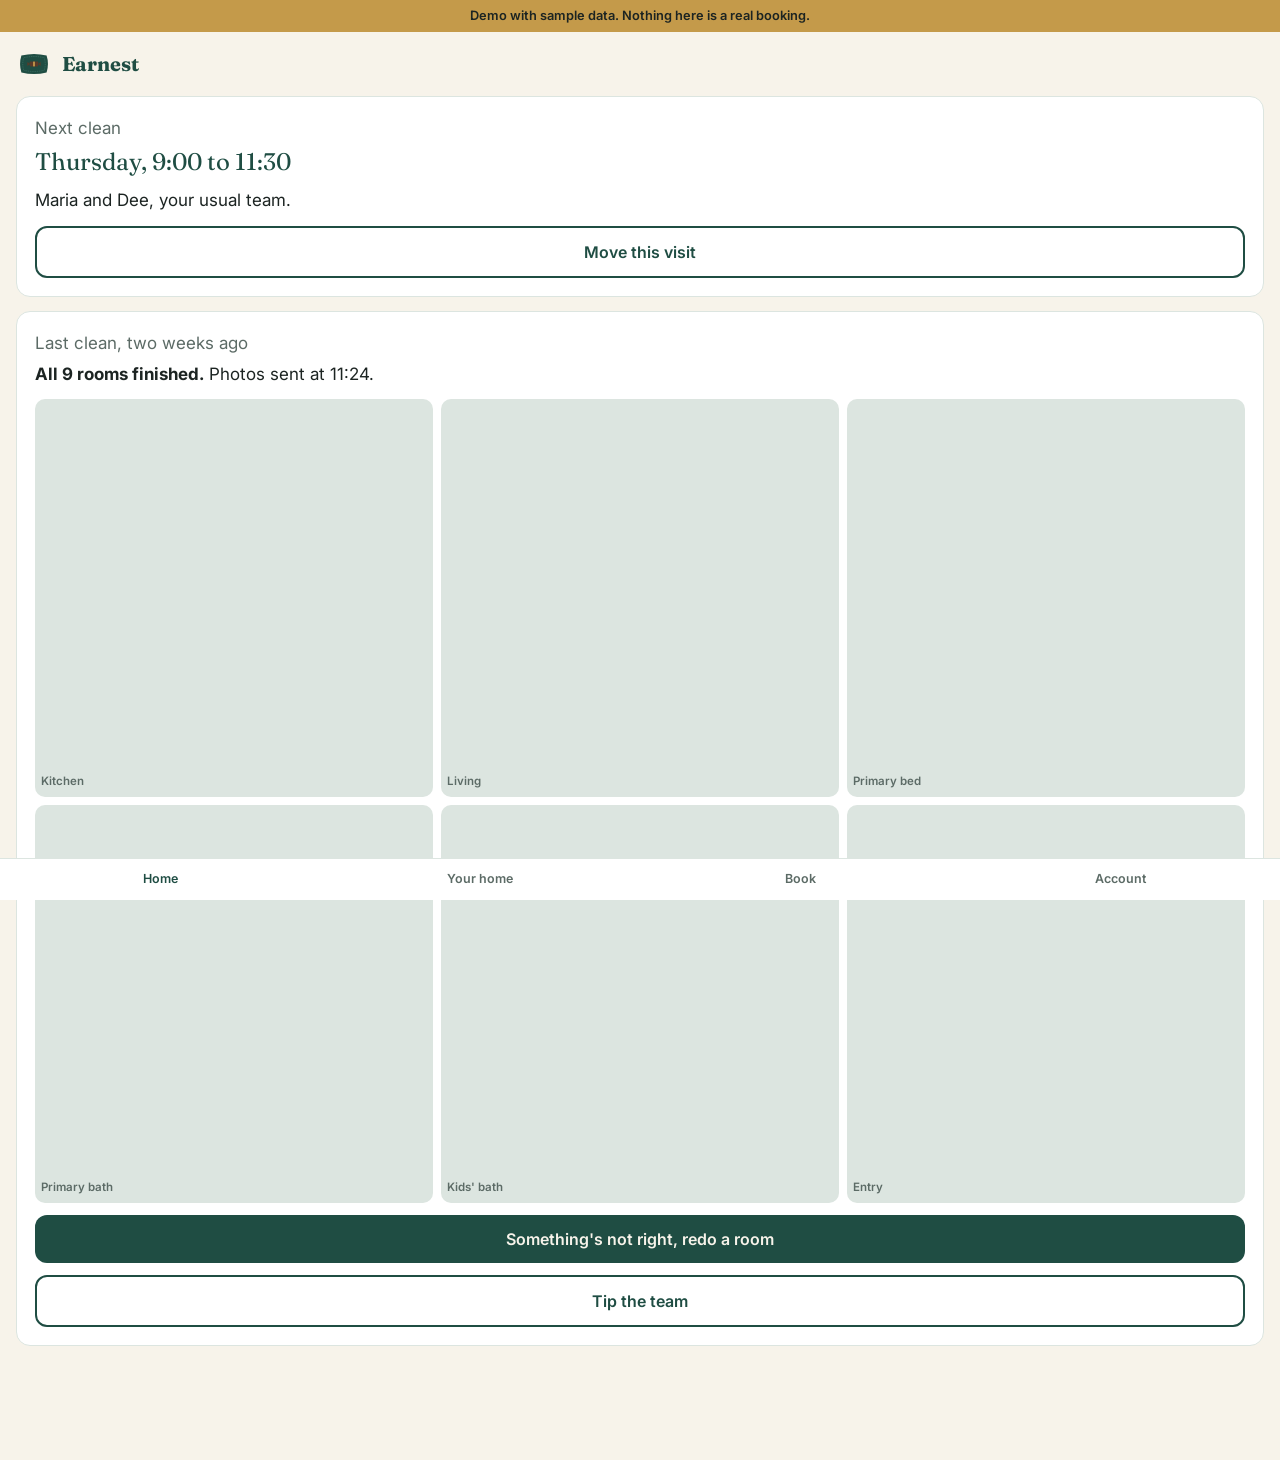
==== app/index.html @ 61ec32db "Brand v1: logo concepts, brand board, site rebuilt on the brand, client app demo (24 Oct) Co-Authore" ====
<!doctype html>
<html lang="en">
<head>
<meta charset="utf-8">
<meta name="viewport" content="width=device-width, initial-scale=1, viewport-fit=cover">
<title>Earnest App Demo</title>
<meta name="description" content="Prototype of the Earnest Cleaning Co client app: your home's little things, your schedule, photos of every finished room.">
<meta name="theme-color" content="#1F4D43">
<link rel="manifest" href="manifest.json">
<link rel="icon" href="../assets/mark-a-turndown.svg" type="image/svg+xml">
<link rel="apple-touch-icon" href="../assets/mark-a-turndown.svg">
<link rel="stylesheet" href="../assets/earnest.css">
<style>
body{padding-bottom:84px}
.demo{background:var(--brass);color:#1C2422;text-align:center;font-size:.8rem;font-weight:600;padding:6px 16px}
.bar{display:flex;align-items:center;gap:10px;padding:14px 16px}
.bar img{width:36px;height:36px}.bar b{font-family:Fraunces,Georgia,serif;font-size:1.25rem;color:var(--green)}
.screen{display:none;padding:0 16px 16px}.screen.on{display:block}
.card{margin-bottom:14px}
.big{font-family:Fraunces,Georgia,serif;font-size:1.5rem;color:var(--green);margin:0}
.photos{display:grid;grid-template-columns:repeat(3,1fr);gap:8px;margin-top:10px}
.ph{aspect-ratio:1;border-radius:10px;background:var(--mist);display:flex;align-items:flex-end;padding:6px;font-size:.72rem;font-weight:600;color:var(--muted)}
.row{display:flex;justify-content:space-between;align-items:center;gap:12px;padding:12px 0;border-bottom:1px solid var(--mist)}
.row:last-child{border-bottom:0}.row small{display:block;color:var(--muted);font-size:.85rem}
.sw{position:relative;width:50px;height:30px;flex:none}.sw input{opacity:0;width:0;height:0}
.sw span{position:absolute;inset:0;background:var(--mist);border-radius:30px;transition:.2s}
.sw span:before{content:"";position:absolute;width:24px;height:24px;left:3px;top:3px;background:#fff;border-radius:50%;transition:.2s}
.sw input:checked+span{background:var(--green)}.sw input:checked+span:before{transform:translateX(20px)}
textarea,input[type=text],select{width:100%;font:inherit;padding:10px 12px;border:1px solid var(--mist);border-radius:10px;background:var(--bg);color:var(--ink)}
label.f{display:block;font-weight:600;margin:12px 0 6px}
.btn{display:block;width:100%;text-align:center;background:var(--green);color:var(--bg);border:0;border-radius:12px;padding:14px;font:600 1rem Inter,sans-serif;margin-top:12px;cursor:pointer}
.btn.alt{background:transparent;color:var(--green);border:2px solid var(--green)}
nav.tabs{position:fixed;left:0;right:0;bottom:0;display:flex;background:var(--card);border-top:1px solid var(--mist);padding-bottom:env(safe-area-inset-bottom)}
nav.tabs button{flex:1;background:none;border:0;padding:12px 4px 14px;font:600 .78rem Inter,sans-serif;color:var(--muted);cursor:pointer}
nav.tabs button.on{color:var(--green)}
.pill{display:inline-block;background:var(--mist);border-radius:20px;padding:3px 10px;font-size:.8rem;font-weight:600;margin:2px 4px 2px 0}
.toast{position:fixed;left:16px;right:16px;bottom:96px;background:var(--green);color:var(--bg);padding:12px 16px;border-radius:12px;font-weight:600;display:none}
</style>
</head>
<body>
<div class="demo">Demo with sample data. Nothing here is a real booking.</div>
<div class="bar"><img src="../assets/mark-a-turndown.svg" alt=""><b>Earnest</b></div>

<main>
<div class="screen on" id="s-home">
  <div class="card">
    <p class="muted" style="margin:0">Next clean</p>
    <p class="big">Thursday, 9:00 to 11:30</p>
    <p style="margin:6px 0 0">Maria and Dee, your usual team.</p>
    <button class="btn alt" onclick="toast('In the real app this opens two new times to pick from.')">Move this visit</button>
  </div>
  <div class="card">
    <p class="muted" style="margin:0">Last clean, two weeks ago</p>
    <p style="margin:4px 0 0"><strong>All 9 rooms finished.</strong> Photos sent at 11:24.</p>
    <div class="photos">
      <div class="ph">Kitchen</div><div class="ph">Living</div><div class="ph">Primary bed</div>
      <div class="ph">Primary bath</div><div class="ph">Kids' bath</div><div class="ph">Entry</div>
    </div>
    <button class="btn" onclick="toast('Redo requested. Someone texts you within the hour to set a time inside 24 hours.')">Something's not right, redo a room</button>
    <button class="btn alt" onclick="toast('Tip sent to Maria and Dee, split evenly.')">Tip the team</button>
  </div>
</div>

<div class="screen" id="s-mine">
  <h2>Your home</h2>
  <p class="muted">Your cleaners see this on every visit.</p>
  <div class="card" id="finish"></div>
  <div class="card">
    <label class="f" for="pets">Pets</label><input type="text" id="pets" value="Biscuit, golden retriever, friendly, stays in the yard">
    <label class="f" for="allergy">Allergies</label><input type="text" id="allergy" value="Tree nuts in the house">
    <label class="f" for="dont">Please don't touch</label><textarea id="dont" rows="2">Paperwork on the office desk. The piano.</textarea>
    <label class="f" for="bdays">Birthdays we can remember</label><input type="text" id="bdays" value="Sam, 14 March. Lily, 2 June.">
    <label class="f" for="entry">How we get in</label>
    <select id="entry"><option>Smart lock code, set for the cleaning window</option><option>Earnest lockbox</option><option>Someone is home</option></select>
    <button class="btn" onclick="save()">Save</button>
  </div>
</div>

<div class="screen" id="s-book">
  <h2>Quote or add a clean</h2>
  <p class="muted">Send three or four photos and get a firm price inside the hour.</p>
  <div class="card">
    <label class="f" for="what">What do you need</label>
    <select id="what"><option>A deep clean before the holidays</option><option>A move out clean</option><option>An extra regular clean this month</option><option>A gift clean for someone else</option></select>
    <label class="f" for="when">When</label><input type="text" id="when" placeholder="Any weekday the week of the 16th">
    <button class="btn alt" onclick="toast('In the real app this opens your camera.')">Add photos</button>
    <button class="btn" onclick="toast('Sent. A firm price comes back by text inside the hour.')">Get my price</button>
  </div>
</div>

<div class="screen" id="s-acct">
  <h2>Account</h2>
  <div class="card">
    <div class="row"><div>Every two weeks, Thursdays<small>3 bed, 2 bath</small></div><b>$175</b></div>
    <div class="row"><div>Card on file<small>Charged after each clean</small></div><span class="pill">Visa 4242</span></div>
    <div class="row"><div>Skip a visit<small>Free with 48 hours' notice</small></div><button class="pill" style="border:0;cursor:pointer" onclick="toast('Skipped. Your next clean is in four weeks.')">Skip next</button></div>
  </div>
  <div class="card">
    <h3>Give a clean, get a clean</h3>
    <p class="muted">When a friend books and finishes their second clean, you both get $25 off.</p>
    <button class="btn" onclick="toast('Your link is copied.')">Share my link</button>
  </div>
</div>
</main>

<div class="toast" id="toast"></div>
<nav class="tabs">
  <button class="on" data-s="s-home">Home</button>
  <button data-s="s-mine">Your home</button>
  <button data-s="s-book">Book</button>
  <button data-s="s-acct">Account</button>
</nav>

<script>
const FINISH=[["fold","Hotel fold on towels and toilet paper",true],["beds","Beds made, pillows squared",true],["choc","A chocolate on the bed",false],["shoes","Shoes paired, remotes squared",true],["light","Entry light on if you're home after dark",true],["scent","A light scent",false],["card","A card on your birthday",true]];
let prefs={};try{prefs=JSON.parse(localStorage.getItem('earnest-prefs')||'{}')}catch(e){}
const f=document.getElementById('finish');
f.innerHTML='<h3>The little things</h3>'+FINISH.map(([k,t,d])=>{const on=k in prefs?prefs[k]:d;return `<div class="row"><div>${t}${k==='choc'?'<small>Off while anyone in the house has a nut allergy</small>':''}</div><label class="sw"><input type="checkbox" data-k="${k}" ${on?'checked':''}><span></span></label></div>`}).join('');
f.addEventListener('change',e=>{const k=e.target.dataset.k;if(!k)return;prefs[k]=e.target.checked;try{localStorage.setItem('earnest-prefs',JSON.stringify(prefs))}catch(_){};toast('Saved. Your team will see this on the next visit.')});
document.querySelectorAll('nav.tabs button').forEach(b=>b.onclick=()=>{document.querySelectorAll('nav.tabs button').forEach(x=>x.classList.toggle('on',x===b));document.querySelectorAll('.screen').forEach(s=>s.classList.toggle('on',s.id===b.dataset.s));window.scrollTo(0,0)});
function toast(m){const t=document.getElementById('toast');t.textContent=m;t.style.display='block';clearTimeout(t._h);t._h=setTimeout(()=>t.style.display='none',2600)}
function save(){toast('Saved. Your team will see this on the next visit.')}
</script>
</body>
</html>
---- assets/earnest.css ----
@import url('https://fonts.googleapis.com/css2?family=Fraunces:opsz,wght@9..144,500;9..144,600&family=Inter:wght@400;600&display=swap');
:root{--green:#1F4D43;--green2:#2B6A5C;--linen:#F7F3EA;--brown:#5B3A29;--brass:#C49A4A;--ink:#1C2422;--mist:#DCE5E0;--muted:#5C6B66;--card:#FFFFFF;--bg:var(--linen)}
@media (prefers-color-scheme: dark){:root:not([data-theme="light"]){--bg:#121816;--ink:#EEF1EF;--muted:#A9B6B1;--card:#1A2220;--mist:#26302D;--green:#7FC0AE;--green2:#9AD3C3}}
:root[data-theme="dark"]{--bg:#121816;--ink:#EEF1EF;--muted:#A9B6B1;--card:#1A2220;--mist:#26302D;--green:#7FC0AE;--green2:#9AD3C3}
*{box-sizing:border-box}html{-webkit-text-size-adjust:100%}
body{margin:0;background:var(--bg);color:var(--ink);font:17px/1.6 Inter,-apple-system,Segoe UI,Helvetica,Arial,sans-serif}
h1,h2,h3{font-family:Fraunces,Georgia,serif;font-weight:600;line-height:1.15;color:var(--green);margin:0 0 12px}
h1{font-size:clamp(2rem,6vw,3.1rem)}h2{font-size:1.6rem;margin-top:8px}h3{font-size:1.15rem}
a{color:var(--green)}p{margin:0 0 14px}.muted{color:var(--muted)}
.wrap{max-width:960px;margin:0 auto;padding:0 16px}
header.top{display:flex;align-items:center;justify-content:space-between;gap:12px;padding:16px 0}
header.top img{height:44px;width:auto}
header.top nav a{margin-left:16px;text-decoration:none;font-weight:600;font-size:.95rem}
section{padding:40px 0;border-top:1px solid var(--mist)}section:first-of-type{border-top:0}
.cta{display:inline-block;background:var(--green);color:var(--bg);text-decoration:none;font-weight:600;padding:14px 22px;border-radius:12px;margin:6px 8px 6px 0}
.cta.alt{background:transparent;color:var(--green);border:2px solid var(--green)}
.grid{display:grid;gap:16px;grid-template-columns:repeat(auto-fit,minmax(220px,1fr))}
.card{background:var(--card);border:1px solid var(--mist);border-radius:14px;padding:18px}
table{width:100%;border-collapse:collapse;background:var(--card);border:1px solid var(--mist);border-radius:14px;overflow:hidden}
td,th{padding:12px 14px;text-align:left;border-bottom:1px solid var(--mist)}th{color:var(--muted);font-weight:600;font-size:.9rem}tr:last-child td{border-bottom:0}
.rule{height:2px;width:56px;background:var(--brass);margin:0 0 16px}
.note{background:var(--card);border-left:4px solid var(--brass);border-radius:10px;padding:16px 18px}
ol.finish{padding-left:20px}ol.finish li{margin-bottom:6px}
footer{padding:32px 0 48px;color:var(--muted);font-size:.9rem;border-top:1px solid var(--mist)}
@media (max-width:640px){header.top nav{display:none}}
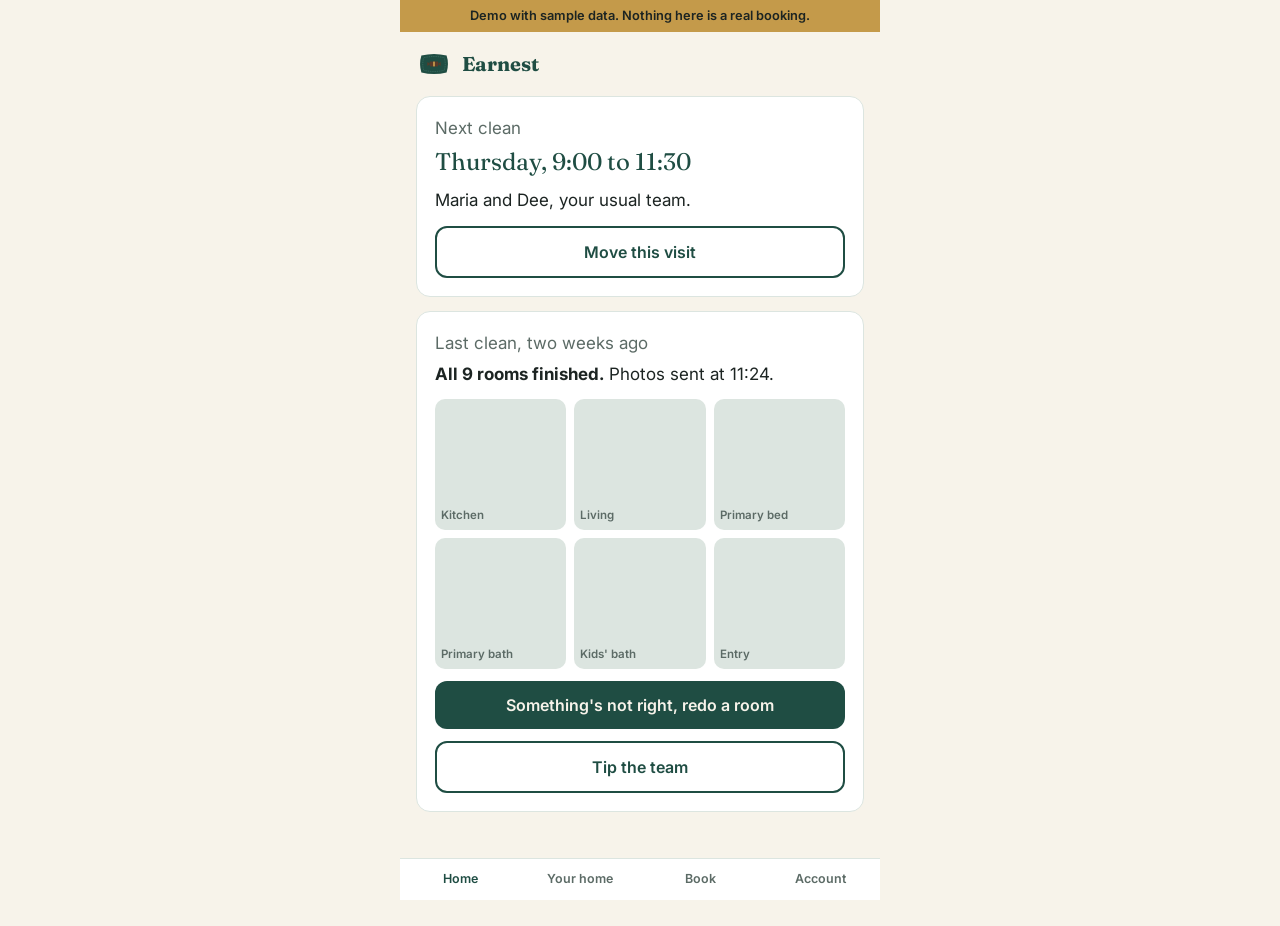
==== commit a5b5331c: "Light lockup: linen pillow; app capped at phone width Co-Authored-By: Claude Opus 5.5 <noreply@anthr" ====
--- a/app/index.html
+++ b/app/index.html
@@ -11,7 +11,8 @@
 <link rel="apple-touch-icon" href="../assets/mark-a-turndown.svg">
 <link rel="stylesheet" href="../assets/earnest.css">
 <style>
-body{padding-bottom:84px}
+body{padding-bottom:84px;max-width:480px;margin:0 auto}
+nav.tabs{max-width:480px;margin:0 auto}
 .demo{background:var(--brass);color:#1C2422;text-align:center;font-size:.8rem;font-weight:600;padding:6px 16px}
 .bar{display:flex;align-items:center;gap:10px;padding:14px 16px}
 .bar img{width:36px;height:36px}.bar b{font-family:Fraunces,Georgia,serif;font-size:1.25rem;color:var(--green)}
--- a/assets/earnest.css
+++ b/assets/earnest.css
@@ -9,7 +9,7 @@
 a{color:var(--green)}p{margin:0 0 14px}.muted{color:var(--muted)}
 .wrap{max-width:960px;margin:0 auto;padding:0 16px}
 header.top{display:flex;align-items:center;justify-content:space-between;gap:12px;padding:16px 0}
-header.top img{height:44px;width:auto}
+header.top img{height:52px;width:auto;display:block}
 header.top nav a{margin-left:16px;text-decoration:none;font-weight:600;font-size:.95rem}
 section{padding:40px 0;border-top:1px solid var(--mist)}section:first-of-type{border-top:0}
 .cta{display:inline-block;background:var(--green);color:var(--bg);text-decoration:none;font-weight:600;padding:14px 22px;border-radius:12px;margin:6px 8px 6px 0}
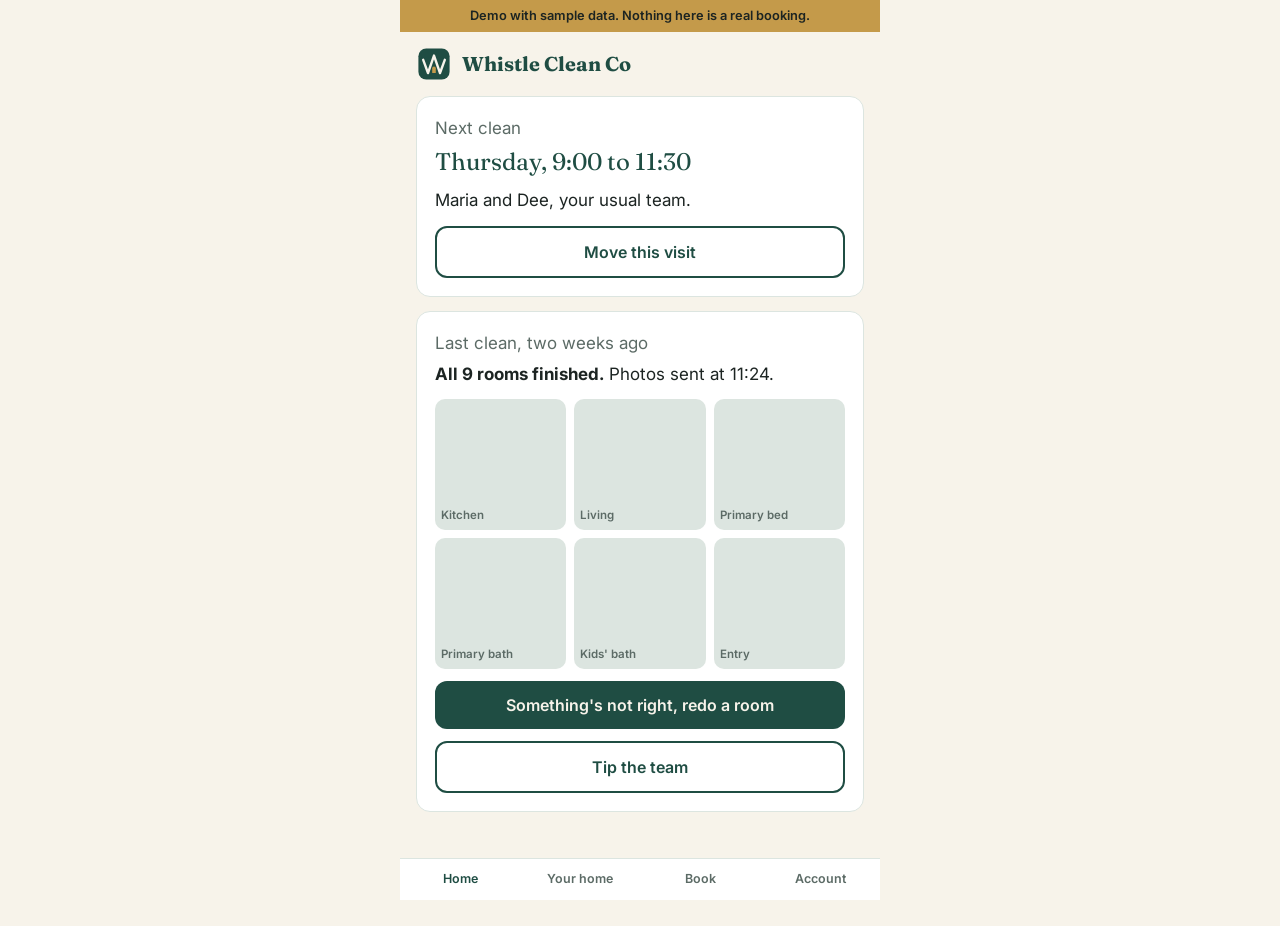
==== commit 6cd08bf3: "Rebrand to Whistle Clean Co: House W mark, seal, lockups, warm and plain copy, no hotel angle Co-Aut" ====
--- a/app/index.html
+++ b/app/index.html
@@ -3,13 +3,13 @@
 <head>
 <meta charset="utf-8">
 <meta name="viewport" content="width=device-width, initial-scale=1, viewport-fit=cover">
-<title>Earnest App Demo</title>
-<meta name="description" content="Prototype of the Earnest Cleaning Co client app: your home's little things, your schedule, photos of every finished room.">
+<title>Whistle Clean Co App</title>
+<meta name="description" content="Prototype of the Whistle Clean Co client app: your home profile, your schedule, photos of every finished room.">
 <meta name="theme-color" content="#1F4D43">
 <link rel="manifest" href="manifest.json">
-<link rel="icon" href="../assets/mark-a-turndown.svg" type="image/svg+xml">
-<link rel="apple-touch-icon" href="../assets/mark-a-turndown.svg">
-<link rel="stylesheet" href="../assets/earnest.css">
+<link rel="icon" href="../assets/mark.svg" type="image/svg+xml">
+<link rel="apple-touch-icon" href="../assets/mark.svg">
+<link rel="stylesheet" href="../assets/site.css">
 <style>
 body{padding-bottom:84px;max-width:480px;margin:0 auto}
 nav.tabs{max-width:480px;margin:0 auto}
@@ -40,7 +40,7 @@
 </head>
 <body>
 <div class="demo">Demo with sample data. Nothing here is a real booking.</div>
-<div class="bar"><img src="../assets/mark-a-turndown.svg" alt=""><b>Earnest</b></div>
+<div class="bar"><img src="../assets/mark.svg" alt=""><b>Whistle Clean Co</b></div>
 
 <main>
 <div class="screen on" id="s-home">
@@ -72,7 +72,7 @@
     <label class="f" for="dont">Please don't touch</label><textarea id="dont" rows="2">Paperwork on the office desk. The piano.</textarea>
     <label class="f" for="bdays">Birthdays we can remember</label><input type="text" id="bdays" value="Sam, 14 March. Lily, 2 June.">
     <label class="f" for="entry">How we get in</label>
-    <select id="entry"><option>Smart lock code, set for the cleaning window</option><option>Earnest lockbox</option><option>Someone is home</option></select>
+    <select id="entry"><option>Smart lock code, set for the cleaning window</option><option>Our lockbox</option><option>Someone is home</option></select>
     <button class="btn" onclick="save()">Save</button>
   </div>
 </div>
@@ -113,11 +113,11 @@
 </nav>
 
 <script>
-const FINISH=[["fold","Hotel fold on towels and toilet paper",true],["beds","Beds made, pillows squared",true],["choc","A chocolate on the bed",false],["shoes","Shoes paired, remotes squared",true],["light","Entry light on if you're home after dark",true],["scent","A light scent",false],["card","A card on your birthday",true]];
-let prefs={};try{prefs=JSON.parse(localStorage.getItem('earnest-prefs')||'{}')}catch(e){}
+const FINISH=[["towels","Towels folded and hung square",true],["beds","Beds made, pillows squared",true],["shoes","Shoes paired, remotes squared",true],["light","Entry light on if you're home after dark",true],["scent","A light scent",false],["card","A card on your birthday",true]];
+let prefs={};try{prefs=JSON.parse(localStorage.getItem('whistle-prefs')||'{}')}catch(e){}
 const f=document.getElementById('finish');
-f.innerHTML='<h3>The little things</h3>'+FINISH.map(([k,t,d])=>{const on=k in prefs?prefs[k]:d;return `<div class="row"><div>${t}${k==='choc'?'<small>Off while anyone in the house has a nut allergy</small>':''}</div><label class="sw"><input type="checkbox" data-k="${k}" ${on?'checked':''}><span></span></label></div>`}).join('');
-f.addEventListener('change',e=>{const k=e.target.dataset.k;if(!k)return;prefs[k]=e.target.checked;try{localStorage.setItem('earnest-prefs',JSON.stringify(prefs))}catch(_){};toast('Saved. Your team will see this on the next visit.')});
+f.innerHTML='<h3>How every clean ends</h3>'+FINISH.map(([k,t,d])=>{const on=k in prefs?prefs[k]:d;return `<div class="row"><div>${t}</div><label class="sw"><input type="checkbox" data-k="${k}" ${on?'checked':''}><span></span></label></div>`}).join('');
+f.addEventListener('change',e=>{const k=e.target.dataset.k;if(!k)return;prefs[k]=e.target.checked;try{localStorage.setItem('whistle-prefs',JSON.stringify(prefs))}catch(_){};toast('Saved. Your team will see this on the next visit.')});
 document.querySelectorAll('nav.tabs button').forEach(b=>b.onclick=()=>{document.querySelectorAll('nav.tabs button').forEach(x=>x.classList.toggle('on',x===b));document.querySelectorAll('.screen').forEach(s=>s.classList.toggle('on',s.id===b.dataset.s));window.scrollTo(0,0)});
 function toast(m){const t=document.getElementById('toast');t.textContent=m;t.style.display='block';clearTimeout(t._h);t._h=setTimeout(()=>t.style.display='none',2600)}
 function save(){toast('Saved. Your team will see this on the next visit.')}
--- a/assets/site.css
+++ b/assets/site.css
@@ -0,0 +1,25 @@
+@import url('https://fonts.googleapis.com/css2?family=Fraunces:opsz,wght@9..144,500;9..144,600&family=Inter:wght@400;600&display=swap');
+:root{--green:#1F4D43;--green2:#2B6A5C;--linen:#F7F3EA;--brown:#5B3A29;--brass:#C49A4A;--ink:#1C2422;--mist:#DCE5E0;--muted:#5C6B66;--card:#FFFFFF;--bg:var(--linen)}
+@media (prefers-color-scheme: dark){:root:not([data-theme="light"]){--bg:#121816;--ink:#EEF1EF;--muted:#A9B6B1;--card:#1A2220;--mist:#26302D;--green:#7FC0AE;--green2:#9AD3C3}}
+:root[data-theme="dark"]{--bg:#121816;--ink:#EEF1EF;--muted:#A9B6B1;--card:#1A2220;--mist:#26302D;--green:#7FC0AE;--green2:#9AD3C3}
+*{box-sizing:border-box}html{-webkit-text-size-adjust:100%}
+body{margin:0;background:var(--bg);color:var(--ink);font:17px/1.6 Inter,-apple-system,Segoe UI,Helvetica,Arial,sans-serif}
+h1,h2,h3{font-family:Fraunces,Georgia,serif;font-weight:600;line-height:1.15;color:var(--green);margin:0 0 12px}
+h1{font-size:clamp(2rem,6vw,3.1rem)}h2{font-size:1.6rem;margin-top:8px}h3{font-size:1.15rem}
+a{color:var(--green)}p{margin:0 0 14px}.muted{color:var(--muted)}
+.wrap{max-width:960px;margin:0 auto;padding:0 16px}
+header.top{display:flex;align-items:center;justify-content:space-between;gap:12px;padding:16px 0}
+header.top img{height:52px;width:auto;display:block}
+header.top nav a{margin-left:16px;text-decoration:none;font-weight:600;font-size:.95rem}
+section{padding:40px 0;border-top:1px solid var(--mist)}section:first-of-type{border-top:0}
+.cta{display:inline-block;background:var(--green);color:var(--bg);text-decoration:none;font-weight:600;padding:14px 22px;border-radius:12px;margin:6px 8px 6px 0}
+.cta.alt{background:transparent;color:var(--green);border:2px solid var(--green)}
+.grid{display:grid;gap:16px;grid-template-columns:repeat(auto-fit,minmax(220px,1fr))}
+.card{background:var(--card);border:1px solid var(--mist);border-radius:14px;padding:18px}
+table{width:100%;border-collapse:collapse;background:var(--card);border:1px solid var(--mist);border-radius:14px;overflow:hidden}
+td,th{padding:12px 14px;text-align:left;border-bottom:1px solid var(--mist)}th{color:var(--muted);font-weight:600;font-size:.9rem}tr:last-child td{border-bottom:0}
+.rule{height:2px;width:56px;background:var(--brass);margin:0 0 16px}
+.note{background:var(--card);border-left:4px solid var(--brass);border-radius:10px;padding:16px 18px}
+ol.finish{padding-left:20px}ol.finish li{margin-bottom:6px}
+footer{padding:32px 0 48px;color:var(--muted);font-size:.9rem;border-top:1px solid var(--mist)}
+@media (max-width:640px){header.top nav{display:none}}
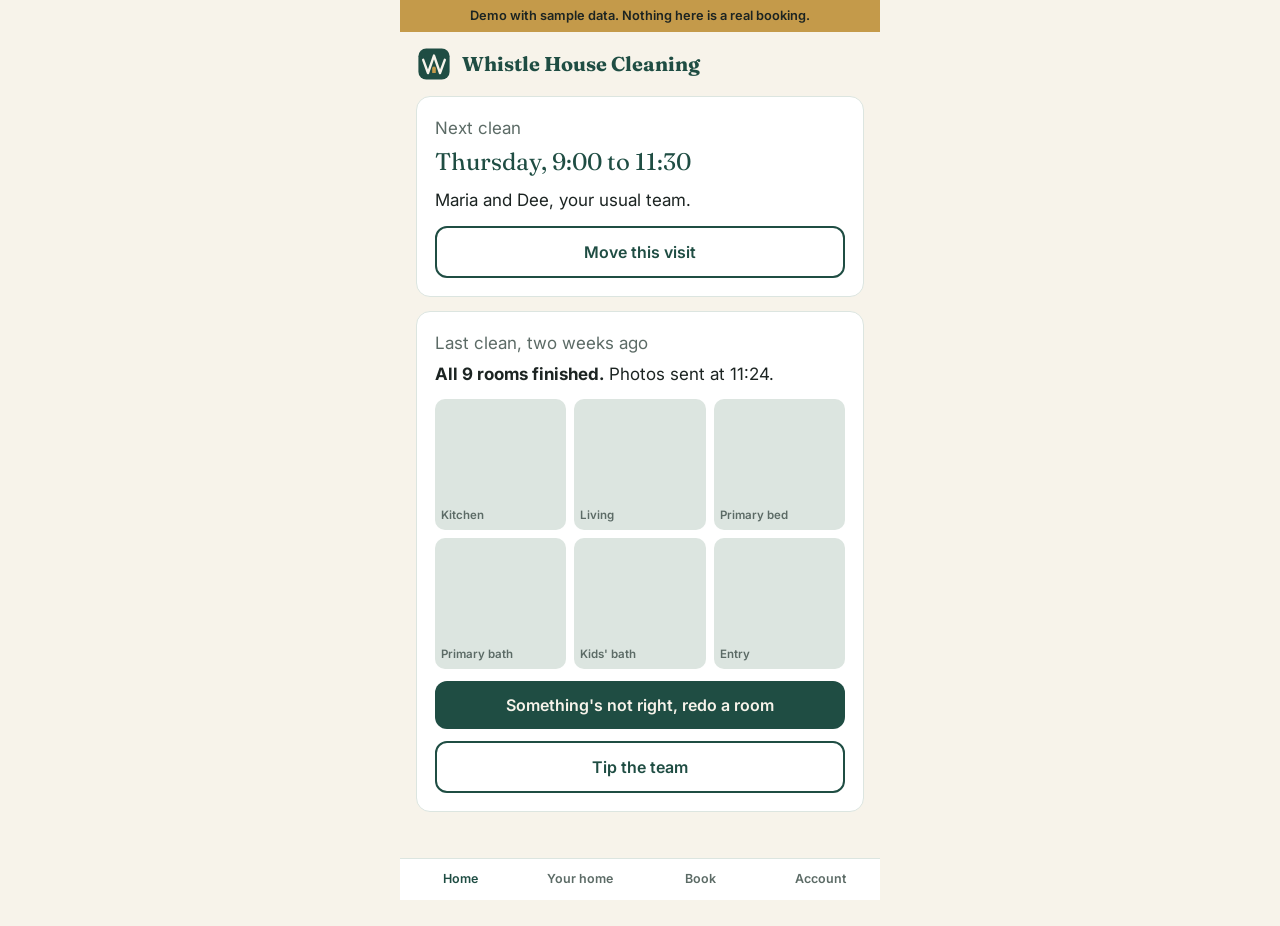
==== commit cd62e48d: "Rename to Whistle House Cleaning so the name says the service Co-Authored-By: Claude Opus 5.5 <norep" ====
--- a/app/index.html
+++ b/app/index.html
@@ -3,8 +3,8 @@
 <head>
 <meta charset="utf-8">
 <meta name="viewport" content="width=device-width, initial-scale=1, viewport-fit=cover">
-<title>Whistle Clean Co App</title>
-<meta name="description" content="Prototype of the Whistle Clean Co client app: your home profile, your schedule, photos of every finished room.">
+<title>Whistle House Cleaning App</title>
+<meta name="description" content="Prototype of the Whistle House Cleaning client app: your home profile, your schedule, photos of every finished room.">
 <meta name="theme-color" content="#1F4D43">
 <link rel="manifest" href="manifest.json">
 <link rel="icon" href="../assets/mark.svg" type="image/svg+xml">
@@ -40,7 +40,7 @@
 </head>
 <body>
 <div class="demo">Demo with sample data. Nothing here is a real booking.</div>
-<div class="bar"><img src="../assets/mark.svg" alt=""><b>Whistle Clean Co</b></div>
+<div class="bar"><img src="../assets/mark.svg" alt=""><b>Whistle House Cleaning</b></div>
 
 <main>
 <div class="screen on" id="s-home">
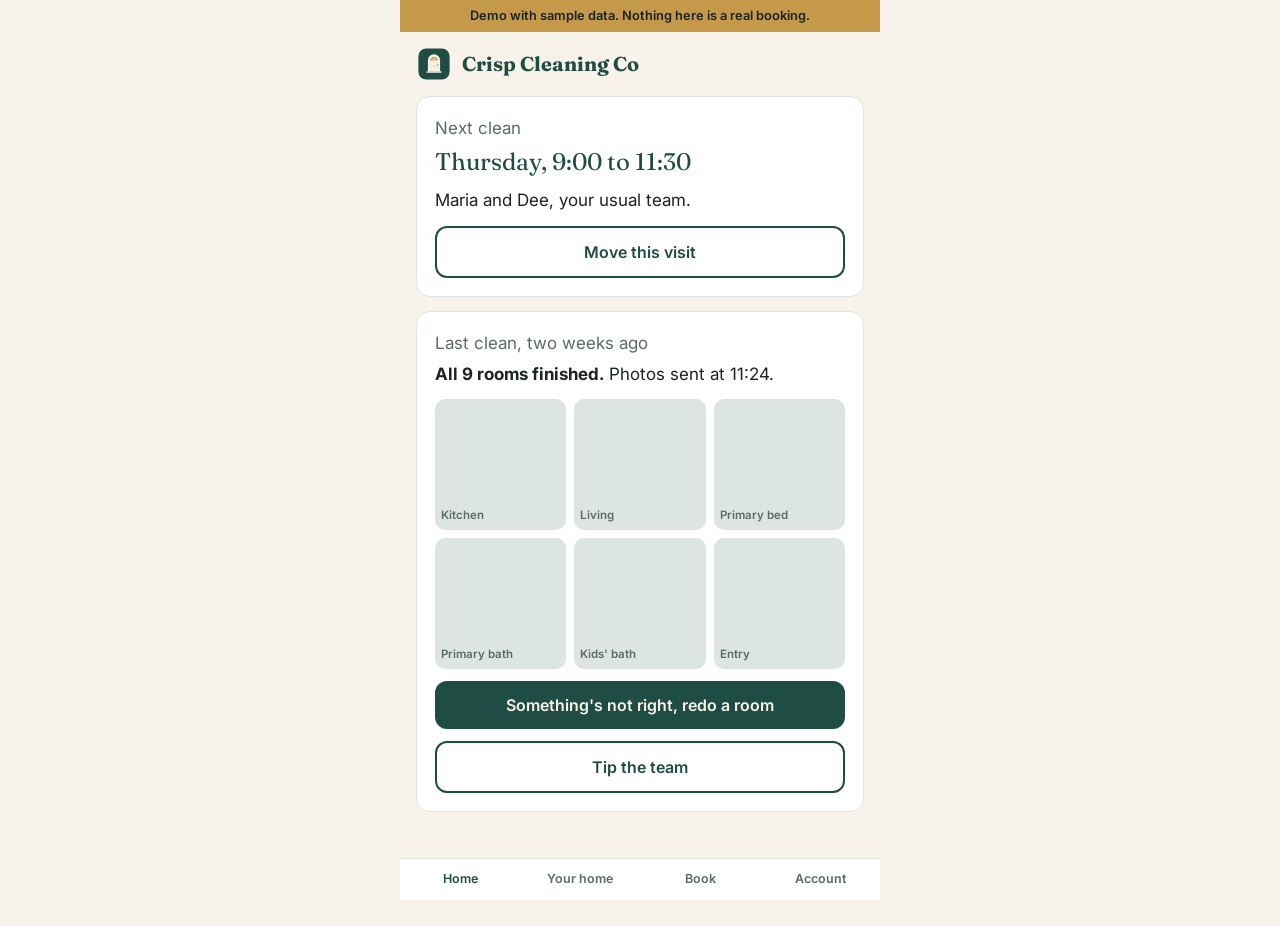
==== commit ed433d1b: "Rename to Crisp Cleaning Co: Front Door mark, line Crisp. Every other week., brand v3 Co-Authored-By" ====
--- a/app/index.html
+++ b/app/index.html
@@ -3,8 +3,8 @@
 <head>
 <meta charset="utf-8">
 <meta name="viewport" content="width=device-width, initial-scale=1, viewport-fit=cover">
-<title>Whistle House Cleaning App</title>
-<meta name="description" content="Prototype of the Whistle House Cleaning client app: your home profile, your schedule, photos of every finished room.">
+<title>Crisp Cleaning Co App</title>
+<meta name="description" content="Prototype of the Crisp Cleaning Co client app: your home profile, your schedule, photos of every finished room.">
 <meta name="theme-color" content="#1F4D43">
 <link rel="manifest" href="manifest.json">
 <link rel="icon" href="../assets/mark.svg" type="image/svg+xml">
@@ -40,7 +40,7 @@
 </head>
 <body>
 <div class="demo">Demo with sample data. Nothing here is a real booking.</div>
-<div class="bar"><img src="../assets/mark.svg" alt=""><b>Whistle House Cleaning</b></div>
+<div class="bar"><img src="../assets/mark.svg" alt=""><b>Crisp Cleaning Co</b></div>
 
 <main>
 <div class="screen on" id="s-home">
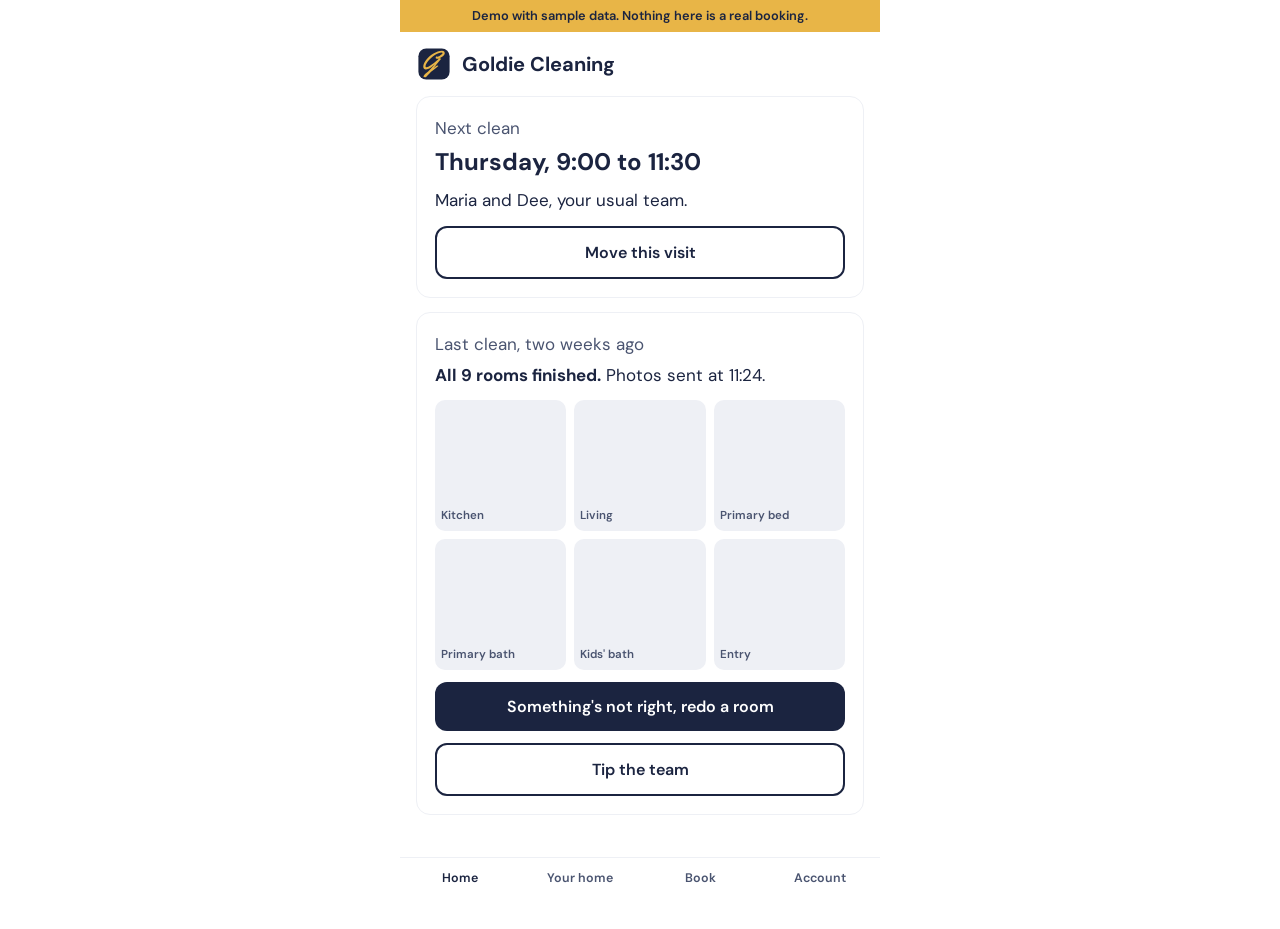
==== commit 55e745b4: "Goldie Cleaning rebrand: logo, palette, type and copy (29 Oct) Co-Authored-By: Claude Opus 5.5 <nore" ====
--- a/app/index.html
+++ b/app/index.html
@@ -3,9 +3,9 @@
 <head>
 <meta charset="utf-8">
 <meta name="viewport" content="width=device-width, initial-scale=1, viewport-fit=cover">
-<title>Crisp Cleaning Co App</title>
-<meta name="description" content="Prototype of the Crisp Cleaning Co client app: your home profile, your schedule, photos of every finished room.">
-<meta name="theme-color" content="#1F4D43">
+<title>Goldie Cleaning App</title>
+<meta name="description" content="Prototype of the Goldie Cleaning client app: your home profile, your schedule, photos of every finished room.">
+<meta name="theme-color" content="#1B2440">
 <link rel="manifest" href="manifest.json">
 <link rel="icon" href="../assets/mark.svg" type="image/svg+xml">
 <link rel="apple-touch-icon" href="../assets/mark.svg">
@@ -13,12 +13,12 @@
 <style>
 body{padding-bottom:84px;max-width:480px;margin:0 auto}
 nav.tabs{max-width:480px;margin:0 auto}
-.demo{background:var(--brass);color:#1C2422;text-align:center;font-size:.8rem;font-weight:600;padding:6px 16px}
+.demo{background:var(--gold);color:#1B2440;text-align:center;font-size:.8rem;font-weight:600;padding:6px 16px}
 .bar{display:flex;align-items:center;gap:10px;padding:14px 16px}
-.bar img{width:36px;height:36px}.bar b{font-family:Fraunces,Georgia,serif;font-size:1.25rem;color:var(--green)}
+.bar img{width:36px;height:36px}.bar b{font-weight:700;font-size:1.25rem;color:var(--brand)}
 .screen{display:none;padding:0 16px 16px}.screen.on{display:block}
 .card{margin-bottom:14px}
-.big{font-family:Fraunces,Georgia,serif;font-size:1.5rem;color:var(--green);margin:0}
+.big{font-weight:700;font-size:1.5rem;color:var(--brand);margin:0}
 .photos{display:grid;grid-template-columns:repeat(3,1fr);gap:8px;margin-top:10px}
 .ph{aspect-ratio:1;border-radius:10px;background:var(--mist);display:flex;align-items:flex-end;padding:6px;font-size:.72rem;font-weight:600;color:var(--muted)}
 .row{display:flex;justify-content:space-between;align-items:center;gap:12px;padding:12px 0;border-bottom:1px solid var(--mist)}
@@ -26,21 +26,21 @@
 .sw{position:relative;width:50px;height:30px;flex:none}.sw input{opacity:0;width:0;height:0}
 .sw span{position:absolute;inset:0;background:var(--mist);border-radius:30px;transition:.2s}
 .sw span:before{content:"";position:absolute;width:24px;height:24px;left:3px;top:3px;background:#fff;border-radius:50%;transition:.2s}
-.sw input:checked+span{background:var(--green)}.sw input:checked+span:before{transform:translateX(20px)}
+.sw input:checked+span{background:var(--brand)}.sw input:checked+span:before{transform:translateX(20px)}
 textarea,input[type=text],select{width:100%;font:inherit;padding:10px 12px;border:1px solid var(--mist);border-radius:10px;background:var(--bg);color:var(--ink)}
 label.f{display:block;font-weight:600;margin:12px 0 6px}
-.btn{display:block;width:100%;text-align:center;background:var(--green);color:var(--bg);border:0;border-radius:12px;padding:14px;font:600 1rem Inter,sans-serif;margin-top:12px;cursor:pointer}
-.btn.alt{background:transparent;color:var(--green);border:2px solid var(--green)}
+.btn{display:block;width:100%;text-align:center;background:var(--brand);color:var(--on-brand);border:0;border-radius:12px;padding:14px;font:600 1rem 'DM Sans',sans-serif;margin-top:12px;cursor:pointer}
+.btn.alt{background:transparent;color:var(--brand);border:2px solid var(--brand)}
 nav.tabs{position:fixed;left:0;right:0;bottom:0;display:flex;background:var(--card);border-top:1px solid var(--mist);padding-bottom:env(safe-area-inset-bottom)}
-nav.tabs button{flex:1;background:none;border:0;padding:12px 4px 14px;font:600 .78rem Inter,sans-serif;color:var(--muted);cursor:pointer}
-nav.tabs button.on{color:var(--green)}
+nav.tabs button{flex:1;background:none;border:0;padding:12px 4px 14px;font:600 .78rem 'DM Sans',sans-serif;color:var(--muted);cursor:pointer}
+nav.tabs button.on{color:var(--brand)}
 .pill{display:inline-block;background:var(--mist);border-radius:20px;padding:3px 10px;font-size:.8rem;font-weight:600;margin:2px 4px 2px 0}
-.toast{position:fixed;left:16px;right:16px;bottom:96px;background:var(--green);color:var(--bg);padding:12px 16px;border-radius:12px;font-weight:600;display:none}
+.toast{position:fixed;left:16px;right:16px;bottom:96px;background:var(--brand);color:var(--on-brand);padding:12px 16px;border-radius:12px;font-weight:600;display:none}
 </style>
 </head>
 <body>
 <div class="demo">Demo with sample data. Nothing here is a real booking.</div>
-<div class="bar"><img src="../assets/mark.svg" alt=""><b>Crisp Cleaning Co</b></div>
+<div class="bar"><img src="../assets/mark.svg" alt=""><b>Goldie Cleaning</b></div>
 
 <main>
 <div class="screen on" id="s-home">
--- a/assets/site.css
+++ b/assets/site.css
@@ -1,25 +1,25 @@
-@import url('https://fonts.googleapis.com/css2?family=Fraunces:opsz,wght@9..144,500;9..144,600&family=Inter:wght@400;600&display=swap');
-:root{--green:#1F4D43;--green2:#2B6A5C;--linen:#F7F3EA;--brown:#5B3A29;--brass:#C49A4A;--ink:#1C2422;--mist:#DCE5E0;--muted:#5C6B66;--card:#FFFFFF;--bg:var(--linen)}
-@media (prefers-color-scheme: dark){:root:not([data-theme="light"]){--bg:#121816;--ink:#EEF1EF;--muted:#A9B6B1;--card:#1A2220;--mist:#26302D;--green:#7FC0AE;--green2:#9AD3C3}}
-:root[data-theme="dark"]{--bg:#121816;--ink:#EEF1EF;--muted:#A9B6B1;--card:#1A2220;--mist:#26302D;--green:#7FC0AE;--green2:#9AD3C3}
+@import url('https://fonts.googleapis.com/css2?family=DM+Sans:opsz,wght@9..40,400;9..40,600;9..40,700&display=swap');
+:root{--brand:#1B2440;--brand2:#2A3760;--gold:#E8B547;--ink:#1B2440;--mist:#EEF0F5;--muted:#4A5470;--card:#FFFFFF;--bg:#FFFFFF;--on-brand:#FFFFFF}
+@media (prefers-color-scheme: dark){:root:not([data-theme="light"]){--bg:#121829;--ink:#EEF1F7;--muted:#A9B1C6;--card:#1A2236;--mist:#26304A;--brand:#E8B547;--brand2:#F3CF7A;--on-brand:#121829}}
+:root[data-theme="dark"]{--bg:#121829;--ink:#EEF1F7;--muted:#A9B1C6;--card:#1A2236;--mist:#26304A;--brand:#E8B547;--brand2:#F3CF7A;--on-brand:#121829}
 *{box-sizing:border-box}html{-webkit-text-size-adjust:100%}
-body{margin:0;background:var(--bg);color:var(--ink);font:17px/1.6 Inter,-apple-system,Segoe UI,Helvetica,Arial,sans-serif}
-h1,h2,h3{font-family:Fraunces,Georgia,serif;font-weight:600;line-height:1.15;color:var(--green);margin:0 0 12px}
+body{margin:0;background:var(--bg);color:var(--ink);font:17px/1.6 'DM Sans',-apple-system,Segoe UI,Helvetica,Arial,sans-serif}
+h1,h2,h3{font-family:'DM Sans',-apple-system,Segoe UI,Helvetica,Arial,sans-serif;font-weight:700;line-height:1.15;color:var(--brand);margin:0 0 12px}
 h1{font-size:clamp(2rem,6vw,3.1rem)}h2{font-size:1.6rem;margin-top:8px}h3{font-size:1.15rem}
-a{color:var(--green)}p{margin:0 0 14px}.muted{color:var(--muted)}
+a{color:var(--brand)}p{margin:0 0 14px}.muted{color:var(--muted)}
 .wrap{max-width:960px;margin:0 auto;padding:0 16px}
 header.top{display:flex;align-items:center;justify-content:space-between;gap:12px;padding:16px 0}
-header.top img{height:52px;width:auto;display:block}
+header.top img{height:56px;width:auto;display:block}
 header.top nav a{margin-left:16px;text-decoration:none;font-weight:600;font-size:.95rem}
 section{padding:40px 0;border-top:1px solid var(--mist)}section:first-of-type{border-top:0}
-.cta{display:inline-block;background:var(--green);color:var(--bg);text-decoration:none;font-weight:600;padding:14px 22px;border-radius:12px;margin:6px 8px 6px 0}
-.cta.alt{background:transparent;color:var(--green);border:2px solid var(--green)}
+.cta{display:inline-block;background:var(--brand);color:var(--on-brand);text-decoration:none;font-weight:700;padding:14px 22px;border-radius:26px;margin:6px 8px 6px 0}
+.cta.alt{background:transparent;color:var(--brand);border:2px solid var(--brand)}
 .grid{display:grid;gap:16px;grid-template-columns:repeat(auto-fit,minmax(220px,1fr))}
 .card{background:var(--card);border:1px solid var(--mist);border-radius:14px;padding:18px}
 table{width:100%;border-collapse:collapse;background:var(--card);border:1px solid var(--mist);border-radius:14px;overflow:hidden}
 td,th{padding:12px 14px;text-align:left;border-bottom:1px solid var(--mist)}th{color:var(--muted);font-weight:600;font-size:.9rem}tr:last-child td{border-bottom:0}
-.rule{height:2px;width:56px;background:var(--brass);margin:0 0 16px}
-.note{background:var(--card);border-left:4px solid var(--brass);border-radius:10px;padding:16px 18px}
+.rule{height:3px;width:56px;background:var(--gold);margin:0 0 16px;border-radius:2px}
+.note{background:var(--mist);border-radius:14px;padding:16px 18px}
 ol.finish{padding-left:20px}ol.finish li{margin-bottom:6px}
 footer{padding:32px 0 48px;color:var(--muted);font-size:.9rem;border-top:1px solid var(--mist)}
 @media (max-width:640px){header.top nav{display:none}}
